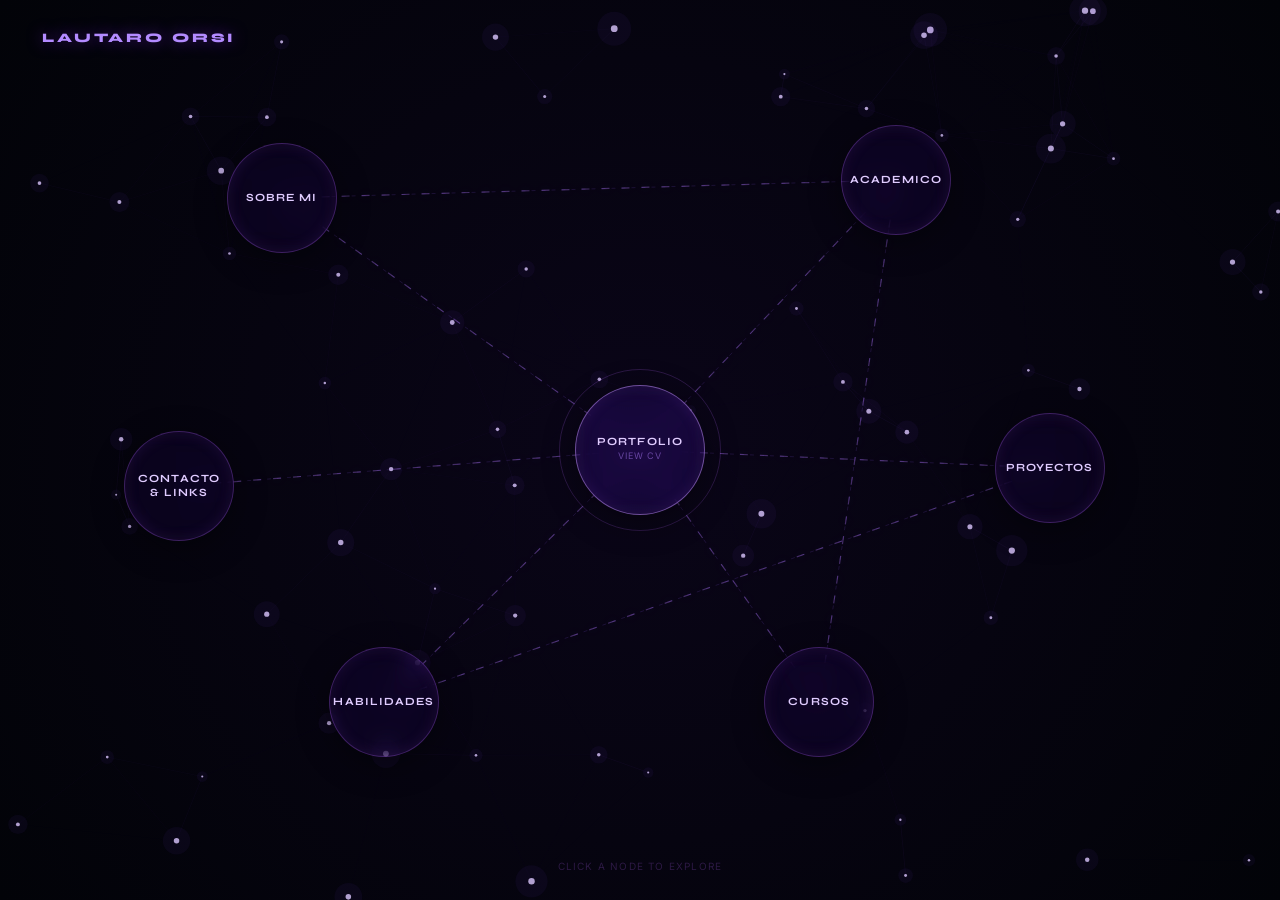
==== index.html @ 16e6cf02 "Rename portfolio.html to index.html" ====
<!DOCTYPE html>
<html lang="en">
<head>
  <meta charset="UTF-8">
  <meta name="viewport" content="width=device-width, initial-scale=1.0">
  <title>Portfolio | Lautaro Orsi</title>
  <link href="https://fonts.googleapis.com/css2?family=Inter:wght@300;400;500;600&family=Syne:wght@700;800&display=swap" rel="stylesheet">
  <link rel="stylesheet" href="style.css">
</head>
<body>

  <canvas id="bg-canvas"></canvas>

  <div class="name-tag">Lautaro Orsi</div>
  <div class="hint">click a node to explore</div>

  <div id="graph">
    <svg id="lines"></svg>
  </div>

  <div id="panel">
    <div class="panel-header">
      <h1 class="panel-title" id="panel-title"></h1>
      <button class="back-btn" id="panel-back-btn">← Back</button>
    </div>
    <div class="panel-body" id="panel-body"></div>
  </div>

  <div id="card-modal-overlay">
    <div id="card-modal">
      <button class="modal-close" id="modal-close-btn">✕</button>
      <div class="modal-meta" id="modal-meta"></div>
      <div class="modal-title" id="modal-title"></div>
      <div class="modal-body" id="modal-body"></div>
      <div class="modal-tags" id="modal-tags"></div>
      <a id="modal-link-btn" class="modal-link-btn" target="_blank" style="display: none;"></a>
    </div>
  </div>

  <div id="tech-overlay">
    <div id="tech-header">
      <div id="tech-title-wrap">
        <span id="tech-tag-badge"></span>
        <span id="tech-subtitle">used in</span>
      </div>
      <button class="back-btn" id="tech-back-btn">← Back</button>
    </div>
    <div id="tech-canvas-wrap">
      <svg id="tech-svg"></svg>
    </div>
  </div>

  <div class="tooltip" id="tooltip"></div>

  <script src="script.js"></script>
</body>
</html>
---- style.css ----
/* ─── Global Reset & Theme ───────────────────────────────────── */
* { margin: 0; padding: 0; box-sizing: border-box; }

body {
  background: radial-gradient(circle at center, #0a0518 0%, #020308 100%);
  color: #e0ccff;
  font-family: 'Inter', sans-serif;
  height: 100vh;
  overflow: hidden;
}

#bg-canvas {
  position: fixed; inset: 0;
  pointer-events: none; z-index: 0;
}

.name-tag {
  position: fixed; top: 30px; left: 42px;
  font-family: 'Syne', sans-serif; font-weight: 800;
  font-size: 13px; letter-spacing: 0.22em; text-transform: uppercase;
  color: #b38bff;
  z-index: 50; pointer-events: none;
  text-shadow: 0 0 15px rgba(150, 50, 255, 0.5);
}

.hint {
  position: fixed; bottom: 28px; left: 50%; transform: translateX(-50%);
  font-size: 10px; color: rgba(180, 100, 255, 0.22);
  letter-spacing: 0.12em; text-transform: uppercase;
  pointer-events: none; z-index: 50;
}

/* ─── Graphs & Lines ────────────────────────────────────────── */
#graph {
  position: fixed; inset: 0; z-index: 10;
  transition: opacity 0.45s ease;
}

#lines, #tech-svg {
  position: absolute; inset: 0; width: 100%; height: 100%;
  pointer-events: none; overflow: visible;
}

.edge, .tech-edge { 
  stroke: rgba(150, 100, 255, 0.15); 
  stroke-width: 1; fill: none; stroke-dasharray: 4 6;
  animation: dataFlow 130s linear infinite; 
}

.edge-bright, .tech-edge-bright { 
  stroke: rgba(180, 120, 255, 0.35); 
  stroke-width: 1.2; fill: none; stroke-dasharray: 8 12;
  filter: drop-shadow(0 0 5px rgba(180, 100, 255, 0.4)); 
  animation: dataFlow 120s linear infinite reverse; 
}

@keyframes dataFlow { to { stroke-dashoffset: 1000; } }

/* ─── Unified Glass Nodes ───────────────────────────────────── */
.node, .tech-result-node, .tech-center-node {
  position: absolute;
  transform: translate(-50%, -50%);
  cursor: pointer;
  z-index: 20;
  transition: all 0.4s cubic-bezier(0.175, 0.885, 0.32, 1.275);
}

.node-circle, .tech-result-circle, .tech-center-circle {
  display: flex; flex-direction: column;
  align-items: center; justify-content: center;
  width: 110px; height: 110px; border-radius: 50%;
  background: rgba(45, 10, 80, 0.15); 
  backdrop-filter: blur(12px) saturate(180%);
  border: 1px solid rgba(180, 100, 255, 0.3);
  box-shadow: 0 8px 32px rgba(0, 0, 0, 0.4), inset 0 0 15px rgba(180, 100, 255, 0.1);
}

.node:hover, .tech-result-node:hover {
  z-index: 30;
  transform: translate(-50%, -58%) scale(1.08);
}

.node-label, .tech-result-title, .tech-center-label {
  font-family: 'Syne', sans-serif;
  font-size: 11px; font-weight: 700;
  text-transform: uppercase; letter-spacing: 0.1em;
  color: #e0ccff; text-align: center; padding: 0 10px; line-height: 1.3;
}

.node-hint, .tech-result-section {
  font-size: 9px; font-weight: 400; 
  color: rgba(180, 130, 255, 0.5);
  letter-spacing: 0.08em; text-transform: uppercase;
  text-align: center; margin-bottom: 4px;
}

.node.center, .tech-center-node { z-index: 25; }
.node.center .node-circle, .tech-center-circle {
  width: 130px; height: 130px;
  background: rgba(120, 50, 255, 0.1);
  border: 1px solid rgba(200, 150, 255, 0.5);
}

.node.center::before {
  content: ''; position: absolute; inset: -16px; border-radius: 50%;
  border: 1px solid rgba(180, 100, 255, 0.2);
  animation: ringPulse 3.5s ease-out infinite; pointer-events: none;
}
@keyframes ringPulse {
  0%   { opacity: 0.8; transform: scale(0.93); }
  100% { opacity: 0;   transform: scale(1.18); }
}

/* ─── Modern Section Panel ───────────────────────────────────── */
#panel {
  position: fixed; inset: 0; 
  background: linear-gradient(135deg, #020308 0%, #0a0518 100%);
  z-index: 100; display: flex; flex-direction: column;
  opacity: 0; pointer-events: none;
  transform: scale(1.05);
  transition: all 0.5s cubic-bezier(0.16, 1, 0.3, 1);
}
#panel.active { opacity: 1; pointer-events: all; transform: scale(1); }

.panel-header {
  display: flex; align-items: center; justify-content: space-between;
  padding: 40px 60px;
  border-bottom: 1px solid rgba(180, 100, 255, 0.08);
}

.panel-title {
  font-family: 'Syne', sans-serif; font-size: 32px; font-weight: 800;
  background: linear-gradient(to right, #fff, #b38bff);
  -webkit-background-clip: text; -webkit-text-fill-color: transparent;
}

.back-btn {
  background: rgba(255, 255, 255, 0.03);
  border: 1px solid rgba(180, 100, 255, 0.2);
  color: #b38bff; font-family: 'Inter', sans-serif;
  font-size: 11px; font-weight: 600; text-transform: uppercase;
  letter-spacing: 0.15em; padding: 12px 24px; border-radius: 12px;
  cursor: pointer; transition: all 0.3s ease; backdrop-filter: blur(10px);
}

.back-btn:hover {
  background: rgba(180, 100, 255, 0.1); border-color: #b38bff;
  color: #fff; transform: translateX(-5px);
}

.panel-body {
  flex: 1; overflow-y: auto; padding: 60px;
  max-width: 1000px; margin: 0 auto; width: 100%;
  scrollbar-width: thin;
  scrollbar-color: rgba(179, 139, 255, 0.3) transparent;
}

.panel-body::-webkit-scrollbar {
  width: 4px;
}

.panel-body::-webkit-scrollbar-track {
  background: transparent;
}

.panel-body::-webkit-scrollbar-thumb {
  background: rgba(179, 139, 255, 0.3);
  border-radius: 100px;
}

.panel-body::-webkit-scrollbar-thumb:hover {
  background: rgba(179, 139, 255, 0.7);
}

.card {
  background: rgba(255, 255, 255, 0.03);
  border: 1px solid rgba(180, 100, 255, 0.1);
  padding: 30px; margin-bottom: 20px; border-radius: 20px;
  transition: all 0.3s ease;
  cursor: pointer;
}

.card:hover {
  background: rgba(255, 255, 255, 0.05);
  border-color: rgba(180, 100, 255, 0.3);
  transform: translateY(-5px);
}

.card-meta {
  font-size: 10px; text-transform: uppercase; letter-spacing: 0.2em;
  color: #b38bff; margin-bottom: 12px;
}

.card-title {
  font-family: 'Syne', sans-serif; font-size: 20px; font-weight: 700;
  color: #fff; margin-bottom: 10px;
}

.card-body {
  font-size: 14px; color: rgba(224, 204, 255, 0.6);
  line-height: 1.6; margin-bottom: 20px;
}

/* ─── Ultra Modern Modal ─────────────────────────────────────── */
#card-modal-overlay {
  position: fixed; inset: 0;
  background: rgba(2, 1, 6, 0.85); backdrop-filter: blur(25px);
  z-index: 300; display: flex; align-items: center; justify-content: center;
  opacity: 0; pointer-events: none; transition: all 0.4s ease;
}
#card-modal-overlay.active { opacity: 1; pointer-events: all; }

#card-modal {
  background: linear-gradient(160deg, rgba(30, 15, 60, 0.7) 0%, rgba(10, 5, 20, 0.95) 100%);
  border: 1px solid rgba(180, 100, 255, 0.3);
  border-radius: 32px; padding: 50px; max-width: 600px; width: 90%;
  position: relative; transform: translateY(30px) scale(0.95);
  transition: all 0.5s cubic-bezier(0.16, 1, 0.3, 1);
  display: flex; flex-direction: column;
}

#card-modal-overlay.active #card-modal { transform: translateY(0) scale(1); }

.modal-close {
  position: absolute; top: 25px; right: 25px;
  background: rgba(255, 255, 255, 0.05); border: 1px solid rgba(255, 255, 255, 0.1);
  color: #fff; width: 36px; height: 36px; border-radius: 50%;
  cursor: pointer; display: flex; align-items: center; justify-content: center;
}

.modal-meta { color: #b38bff; font-size: 11px; font-weight: 700; letter-spacing: 0.3em; margin-bottom: 15px; }
.modal-title { font-family: 'Syne', sans-serif; font-size: 32px; font-weight: 800; color: #fff; margin-bottom: 20px; }
.modal-body { font-size: 15px; color: rgba(224, 204, 255, 0.7); line-height: 1.7; margin-bottom: 30px; }

.modal-tags { 
  display: flex; flex-wrap: wrap; gap: 8px; 
  margin-bottom: 40px; border-top: 1px solid rgba(180, 100, 255, 0.1); padding-top: 20px;
}

.tags {
  display: flex; flex-wrap: wrap; gap: 8px; margin-top: 12px;
}

.tag, .modal-tag {
  font-size: 9px; font-weight: 700; padding: 6px 14px;
  background: rgba(179, 139, 255, 0.05); border: 1px solid rgba(179, 139, 255, 0.2);
  color: rgba(179, 139, 255, 0.8); border-radius: 100px; cursor: pointer; text-transform: uppercase;
  transition: all 0.25s ease;
}

.tag:hover, .modal-tag:hover {
  background: rgba(179, 139, 255, 0.18);
  border-color: #b38bff;
  color: #fff;
  box-shadow: 0 0 12px rgba(179, 139, 255, 0.4), 0 0 24px rgba(179, 139, 255, 0.15);
  transform: translateY(-1px);
}

.modal-link-btn {
  align-self: flex-start; display: inline-flex; align-items: center;
  padding: 16px 32px; background: #b38bff; color: #0a0518;
  text-decoration: none; font-size: 12px; font-weight: 800;
  border-radius: 16px; text-transform: uppercase; transition: all 0.3s;
}

.modal-link-btn:hover { transform: scale(1.05) translateY(-2px); background: #fff; }

/* ─── Tech Overlay Fixes (CRITICAL) ─────────────────────────── */
#tech-canvas-wrap {
  position: relative;
  flex: 1;
  width: 100%;
  overflow: hidden;
}

#tech-overlay {
  position: fixed; inset: 0; 
  background: radial-gradient(circle at center, #0a0518 0%, #020308 100%);
  z-index: 400; display: none; flex-direction: column;
}

#tech-overlay.active { display: flex; }

#tech-header {
  display: flex; align-items: center; justify-content: space-between;
  padding: 40px 60px; z-index: 10;
}

#tech-tag-badge {
  font-size: 14px; font-weight: 800; color: #fff;
  background: rgba(179, 139, 255, 0.2); padding: 8px 20px;
  border-radius: 100px; border: 1px solid #b38bff; font-family: 'Syne', sans-serif;
}

#tech-subtitle { margin-left: 15px; font-size: 12px; color: rgba(180,100,255,0.5); text-transform: uppercase; letter-spacing: 2px;}

/* Hide nodes if overlay is not active */
#tech-overlay:not(.active) .tech-result-node,
#tech-overlay:not(.active) .tech-center-node {
  display: none;
}

.tooltip {
  position: fixed; background: rgba(15, 10, 25, 0.95);
  border: 1px solid rgba(180, 100, 255, 0.3);
  padding: 8px 15px; font-size: 11px; color: #dccaff;
  pointer-events: none; opacity: 0; border-radius: 6px;
  backdrop-filter: blur(8px); z-index: 999;
}
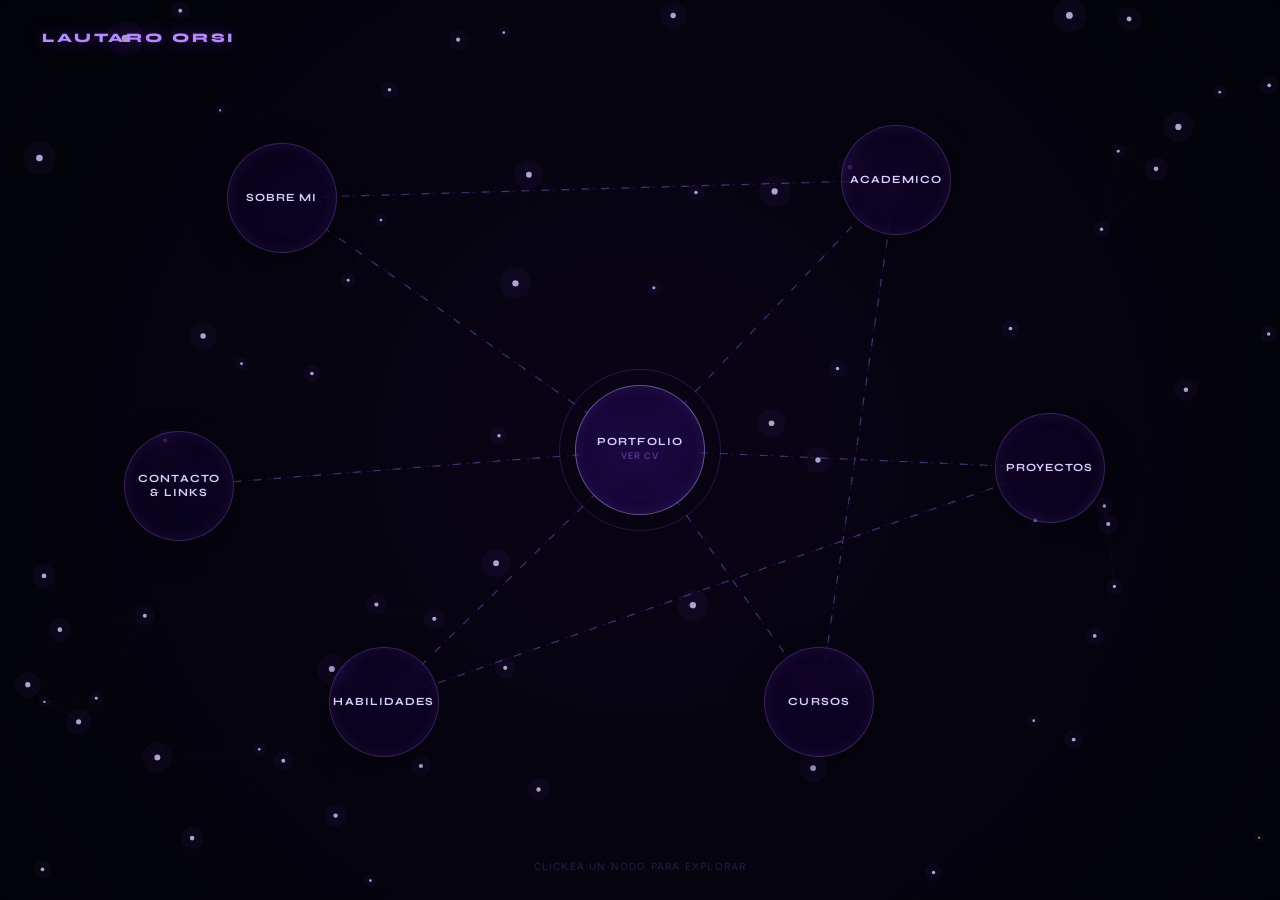
==== commit ede40e9e: "Fixed language issues" ====
--- a/index.html
+++ b/index.html
@@ -12,7 +12,7 @@
   <canvas id="bg-canvas"></canvas>
 
   <div class="name-tag">Lautaro Orsi</div>
-  <div class="hint">click a node to explore</div>
+  <div class="hint">Clickea un nodo para explorar</div>
 
   <div id="graph">
     <svg id="lines"></svg>
@@ -21,7 +21,7 @@
   <div id="panel">
     <div class="panel-header">
       <h1 class="panel-title" id="panel-title"></h1>
-      <button class="back-btn" id="panel-back-btn">← Back</button>
+      <button class="back-btn" id="panel-back-btn">← Volver</button>
     </div>
     <div class="panel-body" id="panel-body"></div>
   </div>
@@ -43,7 +43,7 @@
         <span id="tech-tag-badge"></span>
         <span id="tech-subtitle">used in</span>
       </div>
-      <button class="back-btn" id="tech-back-btn">← Back</button>
+      <button class="back-btn" id="tech-back-btn">← Volver</button>
     </div>
     <div id="tech-canvas-wrap">
       <svg id="tech-svg"></svg>
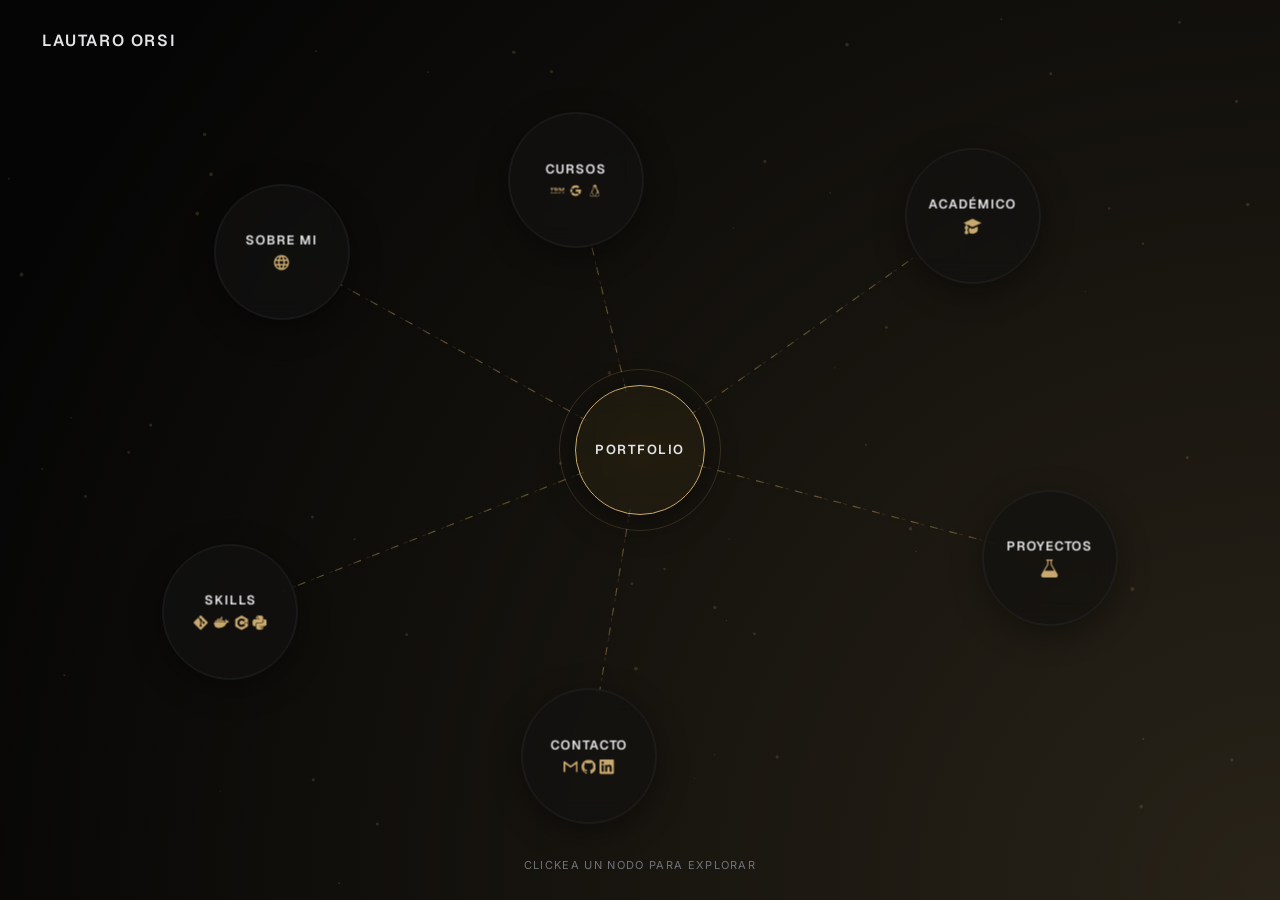
==== commit 7ce5f667: "Updated site look" ====
--- a/index.html
+++ b/index.html
@@ -1,10 +1,10 @@
 <!DOCTYPE html>
-<html lang="en">
+<html lang="es">
 <head>
   <meta charset="UTF-8">
   <meta name="viewport" content="width=device-width, initial-scale=1.0">
   <title>Portfolio | Lautaro Orsi</title>
-  <link href="https://fonts.googleapis.com/css2?family=Inter:wght@300;400;500;600&family=Syne:wght@700;800&display=swap" rel="stylesheet">
+  <link href="https://fonts.googleapis.com/css2?family=Inter:wght@300;400;500;600&family=Geist:wght@400;600&display=swap" rel="stylesheet">
   <link rel="stylesheet" href="style.css">
 </head>
 <body>
@@ -37,21 +37,6 @@
     </div>
   </div>
 
-  <div id="tech-overlay">
-    <div id="tech-header">
-      <div id="tech-title-wrap">
-        <span id="tech-tag-badge"></span>
-        <span id="tech-subtitle">used in</span>
-      </div>
-      <button class="back-btn" id="tech-back-btn">← Volver</button>
-    </div>
-    <div id="tech-canvas-wrap">
-      <svg id="tech-svg"></svg>
-    </div>
-  </div>
-
-  <div class="tooltip" id="tooltip"></div>
-
-  <script src="script.js"></script>
+  <script src="graph_script.js"></script>
 </body>
-</html>
+</html>
--- a/style.css
+++ b/style.css
@@ -1,10 +1,26 @@
+/* --- Variables & Themes --- */
+:root {
+  --bg: #050505;
+  --bg-gradient: radial-gradient(circle at 100% 100%, rgba(201, 169, 110, 0.18) 0%, rgba(5, 5, 5, 0) 90%);
+  --text: #e4e4e7;
+  --text2: #a1a1aa;
+  --text3: #71717a;
+  --accent: #c9a96e;
+  --border: #27272a;
+  --card-bg: rgba(18, 18, 18, 0.7);
+  --font-body: 'Inter', -apple-system, sans-serif;
+  --font-display: 'Geist', sans-serif;
+}
+
 /* ─── Global Reset & Theme ───────────────────────────────────── */
 * { margin: 0; padding: 0; box-sizing: border-box; }
 
 body {
-  background: radial-gradient(circle at center, #0a0518 0%, #020308 100%);
-  color: #e0ccff;
-  font-family: 'Inter', sans-serif;
+  background-color: var(--bg);
+  background-image: var(--bg-gradient);
+  background-attachment: fixed;
+  color: var(--text);
+  font-family: var(--font-body);
   height: 100vh;
   overflow: hidden;
 }
@@ -16,16 +32,15 @@
 
 .name-tag {
   position: fixed; top: 30px; left: 42px;
-  font-family: 'Syne', sans-serif; font-weight: 800;
-  font-size: 13px; letter-spacing: 0.22em; text-transform: uppercase;
-  color: #b38bff;
+  font-family: var(--font-display); font-weight: 600;
+  font-size: 16px; letter-spacing: 0.1em; text-transform: uppercase;
+  color: var(--text);
   z-index: 50; pointer-events: none;
-  text-shadow: 0 0 15px rgba(150, 50, 255, 0.5);
 }
 
 .hint {
   position: fixed; bottom: 28px; left: 50%; transform: translateX(-50%);
-  font-size: 10px; color: rgba(180, 100, 255, 0.22);
+  font-size: 11px; color: var(--text3);
   letter-spacing: 0.12em; text-transform: uppercase;
   pointer-events: none; z-index: 50;
 }
@@ -36,28 +51,28 @@
   transition: opacity 0.45s ease;
 }
 
-#lines, #tech-svg {
+#lines {
   position: absolute; inset: 0; width: 100%; height: 100%;
   pointer-events: none; overflow: visible;
 }
 
-.edge, .tech-edge { 
-  stroke: rgba(150, 100, 255, 0.15); 
+.edge { 
+  stroke: rgba(201, 169, 110, 0.15); 
   stroke-width: 1; fill: none; stroke-dasharray: 4 6;
   animation: dataFlow 130s linear infinite; 
 }
 
-.edge-bright, .tech-edge-bright { 
-  stroke: rgba(180, 120, 255, 0.35); 
+.edge-bright { 
+  stroke: rgba(201, 169, 110, 0.35); 
   stroke-width: 1.2; fill: none; stroke-dasharray: 8 12;
-  filter: drop-shadow(0 0 5px rgba(180, 100, 255, 0.4)); 
+  filter: drop-shadow(0 0 5px rgba(201, 169, 110, 0.2)); 
   animation: dataFlow 120s linear infinite reverse; 
 }
 
 @keyframes dataFlow { to { stroke-dashoffset: 1000; } }
 
 /* ─── Unified Glass Nodes ───────────────────────────────────── */
-.node, .tech-result-node, .tech-center-node {
+.node {
   position: absolute;
   transform: translate(-50%, -50%);
   cursor: pointer;
@@ -65,45 +80,60 @@
   transition: all 0.4s cubic-bezier(0.175, 0.885, 0.32, 1.275);
 }
 
-.node-circle, .tech-result-circle, .tech-center-circle {
+.node-circle {
   display: flex; flex-direction: column;
   align-items: center; justify-content: center;
-  width: 110px; height: 110px; border-radius: 50%;
-  background: rgba(45, 10, 80, 0.15); 
+  gap: 6px;
+  width: 135px; height: 135px; border-radius: 50%;
+  background: var(--card-bg); 
   backdrop-filter: blur(12px) saturate(180%);
-  border: 1px solid rgba(180, 100, 255, 0.3);
-  box-shadow: 0 8px 32px rgba(0, 0, 0, 0.4), inset 0 0 15px rgba(180, 100, 255, 0.1);
-}
-
-.node:hover, .tech-result-node:hover {
+  border: 1px solid var(--border);
+  box-shadow: 0 8px 32px rgba(0, 0, 0, 0.4);
+  transition: all 0.3s ease;
+  padding: 16px;
+}
+
+.node:hover {
   z-index: 30;
   transform: translate(-50%, -58%) scale(1.08);
 }
 
-.node-label, .tech-result-title, .tech-center-label {
-  font-family: 'Syne', sans-serif;
-  font-size: 11px; font-weight: 700;
-  text-transform: uppercase; letter-spacing: 0.1em;
-  color: #e0ccff; text-align: center; padding: 0 10px; line-height: 1.3;
-}
-
-.node-hint, .tech-result-section {
-  font-size: 9px; font-weight: 400; 
-  color: rgba(180, 130, 255, 0.5);
-  letter-spacing: 0.08em; text-transform: uppercase;
-  text-align: center; margin-bottom: 4px;
-}
-
-.node.center, .tech-center-node { z-index: 25; }
-.node.center .node-circle, .tech-center-circle {
+.node:hover .node-circle {
+  border-color: var(--accent);
+  box-shadow: 0 8px 32px rgba(0, 0, 0, 0.6), inset 0 0 15px rgba(201, 169, 110, 0.1);
+}
+
+.node-icon {
+  font-size: 18px; color: var(--accent);
+  display: flex; align-items: center; justify-content: center;
+  gap: 4px; flex-wrap: wrap;
+  line-height: 1;
+}
+
+.node-label {
+  font-family: var(--font-display);
+  font-size: .8em; font-weight: 600;
+  text-transform: uppercase; letter-spacing: 0.08em;
+  color: var(--text); text-align: center;
+  line-height: 1.25;
+}
+
+.node.center { z-index: 25; }
+.node.center .node-circle {
   width: 130px; height: 130px;
-  background: rgba(120, 50, 255, 0.1);
-  border: 1px solid rgba(200, 150, 255, 0.5);
+  background: rgba(201, 169, 110, 0.05);
+  border: 1px solid var(--accent);
+  padding: 20px;
+}
+
+.node.center .node-label {
+  font-size: 13px;
+  letter-spacing: 0.12em;
 }
 
 .node.center::before {
   content: ''; position: absolute; inset: -16px; border-radius: 50%;
-  border: 1px solid rgba(180, 100, 255, 0.2);
+  border: 1px solid rgba(201, 169, 110, 0.2);
   animation: ringPulse 3.5s ease-out infinite; pointer-events: none;
 }
 @keyframes ringPulse {
@@ -114,7 +144,8 @@
 /* ─── Modern Section Panel ───────────────────────────────────── */
 #panel {
   position: fixed; inset: 0; 
-  background: linear-gradient(135deg, #020308 0%, #0a0518 100%);
+  background-color: var(--bg);
+  background-image: var(--bg-gradient);
   z-index: 100; display: flex; flex-direction: column;
   opacity: 0; pointer-events: none;
   transform: scale(1.05);
@@ -125,185 +156,138 @@
 .panel-header {
   display: flex; align-items: center; justify-content: space-between;
   padding: 40px 60px;
-  border-bottom: 1px solid rgba(180, 100, 255, 0.08);
+  border-bottom: 1px solid var(--border);
+  background: rgba(5, 5, 5, 0.8);
+  backdrop-filter: blur(12px);
 }
 
 .panel-title {
-  font-family: 'Syne', sans-serif; font-size: 32px; font-weight: 800;
-  background: linear-gradient(to right, #fff, #b38bff);
-  -webkit-background-clip: text; -webkit-text-fill-color: transparent;
+  font-family: var(--font-display); font-size: 28px; font-weight: 600;
+  color: #fff;
+}
+
+
+.panel-body::-webkit-scrollbar {
+  width: 6px;
+}
+
+.panel-body::-webkit-scrollbar-track {
+  background: transparent;
+}
+
+.panel-body::-webkit-scrollbar-thumb {
+  background: var(--border);
+  border-radius: 10px;
+}
+
+.panel-body::-webkit-scrollbar-thumb:hover {
+  background: var(--accent);
 }
 
 .back-btn {
-  background: rgba(255, 255, 255, 0.03);
-  border: 1px solid rgba(180, 100, 255, 0.2);
-  color: #b38bff; font-family: 'Inter', sans-serif;
-  font-size: 11px; font-weight: 600; text-transform: uppercase;
-  letter-spacing: 0.15em; padding: 12px 24px; border-radius: 12px;
-  cursor: pointer; transition: all 0.3s ease; backdrop-filter: blur(10px);
+  background: transparent;
+  border: 1px solid var(--border);
+  color: var(--text2); font-family: var(--font-body);
+  font-size: 12px; font-weight: 500; text-transform: uppercase;
+  letter-spacing: 0.1em; padding: 10px 20px; border-radius: 8px;
+  cursor: pointer; transition: all 0.3s ease;
 }
 
 .back-btn:hover {
-  background: rgba(180, 100, 255, 0.1); border-color: #b38bff;
-  color: #fff; transform: translateX(-5px);
+  background: var(--border); color: #fff;
 }
 
 .panel-body {
   flex: 1; overflow-y: auto; padding: 60px;
   max-width: 1000px; margin: 0 auto; width: 100%;
-  scrollbar-width: thin;
-  scrollbar-color: rgba(179, 139, 255, 0.3) transparent;
-}
-
-.panel-body::-webkit-scrollbar {
-  width: 4px;
-}
-
-.panel-body::-webkit-scrollbar-track {
-  background: transparent;
-}
-
-.panel-body::-webkit-scrollbar-thumb {
-  background: rgba(179, 139, 255, 0.3);
-  border-radius: 100px;
-}
-
-.panel-body::-webkit-scrollbar-thumb:hover {
-  background: rgba(179, 139, 255, 0.7);
 }
 
 .card {
-  background: rgba(255, 255, 255, 0.03);
-  border: 1px solid rgba(180, 100, 255, 0.1);
-  padding: 30px; margin-bottom: 20px; border-radius: 20px;
+  background: var(--card-bg);
+  border: 1px solid var(--border);
+  padding: 30px; margin-bottom: 20px; border-radius: 12px;
   transition: all 0.3s ease;
   cursor: pointer;
+  backdrop-filter: blur(20px);
 }
 
 .card:hover {
-  background: rgba(255, 255, 255, 0.05);
-  border-color: rgba(180, 100, 255, 0.3);
-  transform: translateY(-5px);
+  border-color: rgba(201, 169, 110, 0.4);
+  transform: translateY(-3px);
 }
 
 .card-meta {
-  font-size: 10px; text-transform: uppercase; letter-spacing: 0.2em;
-  color: #b38bff; margin-bottom: 12px;
+  font-size: 11px; text-transform: uppercase; letter-spacing: 0.1em;
+  color: var(--text3); margin-bottom: 12px;
 }
 
 .card-title {
-  font-family: 'Syne', sans-serif; font-size: 20px; font-weight: 700;
-  color: #fff; margin-bottom: 10px;
+  font-family: var(--font-display); font-size: 20px; font-weight: 600;
+  color: var(--accent); margin-bottom: 10px;
 }
 
 .card-body {
-  font-size: 14px; color: rgba(224, 204, 255, 0.6);
+  font-size: 15px; color: var(--text2);
   line-height: 1.6; margin-bottom: 20px;
+}
+
+.card-tags {
+  display: flex; flex-wrap: wrap; gap: 8px; margin-top: 15px;
 }
 
 /* ─── Ultra Modern Modal ─────────────────────────────────────── */
 #card-modal-overlay {
   position: fixed; inset: 0;
-  background: rgba(2, 1, 6, 0.85); backdrop-filter: blur(25px);
+  background: rgba(5, 5, 5, 0.85); backdrop-filter: blur(15px);
   z-index: 300; display: flex; align-items: center; justify-content: center;
   opacity: 0; pointer-events: none; transition: all 0.4s ease;
 }
 #card-modal-overlay.active { opacity: 1; pointer-events: all; }
 
 #card-modal {
-  background: linear-gradient(160deg, rgba(30, 15, 60, 0.7) 0%, rgba(10, 5, 20, 0.95) 100%);
-  border: 1px solid rgba(180, 100, 255, 0.3);
-  border-radius: 32px; padding: 50px; max-width: 600px; width: 90%;
+  background: var(--bg);
+  border: 1px solid var(--border);
+  border-radius: 16px; padding: 50px; max-width: 600px; width: 90%;
   position: relative; transform: translateY(30px) scale(0.95);
   transition: all 0.5s cubic-bezier(0.16, 1, 0.3, 1);
   display: flex; flex-direction: column;
+  box-shadow: 0 20px 50px rgba(0,0,0,0.8);
 }
 
 #card-modal-overlay.active #card-modal { transform: translateY(0) scale(1); }
 
 .modal-close {
   position: absolute; top: 25px; right: 25px;
-  background: rgba(255, 255, 255, 0.05); border: 1px solid rgba(255, 255, 255, 0.1);
-  color: #fff; width: 36px; height: 36px; border-radius: 50%;
+  background: transparent; border: 1px solid var(--border);
+  color: var(--text2); width: 36px; height: 36px; border-radius: 50%;
   cursor: pointer; display: flex; align-items: center; justify-content: center;
-}
-
-.modal-meta { color: #b38bff; font-size: 11px; font-weight: 700; letter-spacing: 0.3em; margin-bottom: 15px; }
-.modal-title { font-family: 'Syne', sans-serif; font-size: 32px; font-weight: 800; color: #fff; margin-bottom: 20px; }
-.modal-body { font-size: 15px; color: rgba(224, 204, 255, 0.7); line-height: 1.7; margin-bottom: 30px; }
+  transition: 0.3s;
+}
+
+.modal-close:hover {
+  background: var(--border); color: #fff;
+}
+
+.modal-meta { color: var(--text3); font-size: 11px; font-weight: 600; letter-spacing: 0.15em; text-transform: uppercase; margin-bottom: 15px; }
+.modal-title { font-family: var(--font-display); font-size: 28px; font-weight: 600; color: var(--accent); margin-bottom: 20px; }
+.modal-body { font-size: 15px; color: var(--text); line-height: 1.7; margin-bottom: 30px; }
 
 .modal-tags { 
   display: flex; flex-wrap: wrap; gap: 8px; 
-  margin-bottom: 40px; border-top: 1px solid rgba(180, 100, 255, 0.1); padding-top: 20px;
-}
-
-.tags {
-  display: flex; flex-wrap: wrap; gap: 8px; margin-top: 12px;
-}
-
-.tag, .modal-tag {
-  font-size: 9px; font-weight: 700; padding: 6px 14px;
-  background: rgba(179, 139, 255, 0.05); border: 1px solid rgba(179, 139, 255, 0.2);
-  color: rgba(179, 139, 255, 0.8); border-radius: 100px; cursor: pointer; text-transform: uppercase;
-  transition: all 0.25s ease;
-}
-
-.tag:hover, .modal-tag:hover {
-  background: rgba(179, 139, 255, 0.18);
-  border-color: #b38bff;
-  color: #fff;
-  box-shadow: 0 0 12px rgba(179, 139, 255, 0.4), 0 0 24px rgba(179, 139, 255, 0.15);
-  transform: translateY(-1px);
+  margin-bottom: 40px; border-top: 1px solid var(--border); padding-top: 20px;
+}
+
+.tag {
+  font-size: 11px; font-weight: 500; padding: 6px 12px;
+  background: rgba(201, 169, 110, 0.05); border: 1px solid rgba(201, 169, 110, 0.2);
+  color: var(--accent); border-radius: 6px; cursor: default;
 }
 
 .modal-link-btn {
   align-self: flex-start; display: inline-flex; align-items: center;
-  padding: 16px 32px; background: #b38bff; color: #0a0518;
-  text-decoration: none; font-size: 12px; font-weight: 800;
-  border-radius: 16px; text-transform: uppercase; transition: all 0.3s;
-}
-
-.modal-link-btn:hover { transform: scale(1.05) translateY(-2px); background: #fff; }
-
-/* ─── Tech Overlay Fixes (CRITICAL) ─────────────────────────── */
-#tech-canvas-wrap {
-  position: relative;
-  flex: 1;
-  width: 100%;
-  overflow: hidden;
-}
-
-#tech-overlay {
-  position: fixed; inset: 0; 
-  background: radial-gradient(circle at center, #0a0518 0%, #020308 100%);
-  z-index: 400; display: none; flex-direction: column;
-}
-
-#tech-overlay.active { display: flex; }
-
-#tech-header {
-  display: flex; align-items: center; justify-content: space-between;
-  padding: 40px 60px; z-index: 10;
-}
-
-#tech-tag-badge {
-  font-size: 14px; font-weight: 800; color: #fff;
-  background: rgba(179, 139, 255, 0.2); padding: 8px 20px;
-  border-radius: 100px; border: 1px solid #b38bff; font-family: 'Syne', sans-serif;
-}
-
-#tech-subtitle { margin-left: 15px; font-size: 12px; color: rgba(180,100,255,0.5); text-transform: uppercase; letter-spacing: 2px;}
-
-/* Hide nodes if overlay is not active */
-#tech-overlay:not(.active) .tech-result-node,
-#tech-overlay:not(.active) .tech-center-node {
-  display: none;
-}
-
-.tooltip {
-  position: fixed; background: rgba(15, 10, 25, 0.95);
-  border: 1px solid rgba(180, 100, 255, 0.3);
-  padding: 8px 15px; font-size: 11px; color: #dccaff;
-  pointer-events: none; opacity: 0; border-radius: 6px;
-  backdrop-filter: blur(8px); z-index: 999;
-}+  padding: 12px 24px; background: rgba(201, 169, 110, 0.1); border: 1px solid var(--accent);
+  color: var(--accent); text-decoration: none; font-size: 13px; font-weight: 500;
+  border-radius: 8px; transition: all 0.3s;
+}
+
+.modal-link-btn:hover { background: var(--accent); color: #000; }
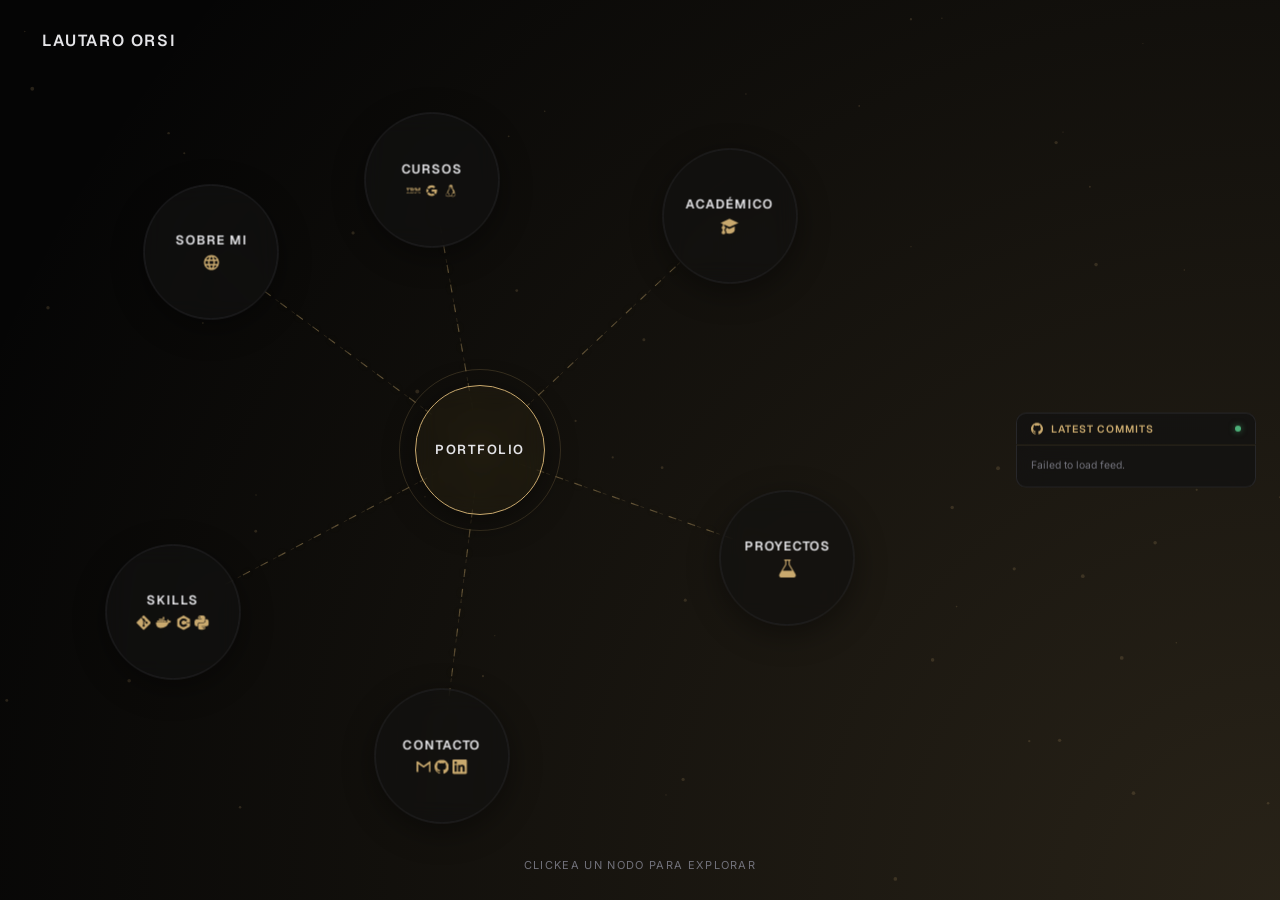
==== commit ba746406: "Implemented live (batched) feed" ====
--- a/index.html
+++ b/index.html
@@ -37,6 +37,25 @@
     </div>
   </div>
 
-  <script src="graph_script.js"></script>
+
+  <!-- GitHub Commit Feed -->
+  <div id="github-feed">
+    <div class="feed-header">
+      <span class="feed-header-icon">
+        <svg xmlns="http://www.w3.org/2000/svg" width="12" height="12" viewBox="0 0 32 32">
+          <path fill="currentColor" d="M16 .396c-8.839 0-16 7.167-16 16c0 7.073 4.584 13.068 10.937 15.183c.803.151 1.093-.344 1.093-.772c0-.38-.009-1.385-.015-2.719c-4.453.964-5.391-2.151-5.391-2.151c-.729-1.844-1.781-2.339-1.781-2.339c-1.448-.989.115-.968.115-.968c1.604.109 2.448 1.645 2.448 1.645c1.427 2.448 3.744 1.74 4.661 1.328c.14-1.031.557-1.74 1.011-2.135c-3.552-.401-7.287-1.776-7.287-7.907c0-1.751.62-3.177 1.645-4.297c-.177-.401-.719-2.031.141-4.235c0 0 1.339-.427 4.4 1.641a15.4 15.4 0 0 1 4-.541c1.36.009 2.719.187 4 .541c3.043-2.068 4.381-1.641 4.381-1.641c.859 2.204.317 3.833.161 4.235c1.015 1.12 1.635 2.547 1.635 4.297c0 6.145-3.74 7.5-7.296 7.891c.556.479 1.077 1.464 1.077 2.959c0 2.14-.02 3.864-.02 4.385c0 .416.28.916 1.104.755c6.4-2.093 10.979-8.093 10.979-15.156c0-8.833-7.161-16-16-16z"/>
+        </svg>
+      </span>
+      <span class="feed-header-text">Latest commits</span>
+      <span class="feed-dot"></span>
+    </div>
+    <div class="feed-list" id="feed-list">
+      <div class="feed-skeleton"><div class="feed-skeleton-line short"></div><div class="feed-skeleton-line med"></div><div class="feed-skeleton-line med2"></div><div class="feed-skeleton-line tiny"></div></div>
+      <div class="feed-skeleton"><div class="feed-skeleton-line short"></div><div class="feed-skeleton-line med"></div><div class="feed-skeleton-line tiny"></div></div>
+      <div class="feed-skeleton"><div class="feed-skeleton-line short"></div><div class="feed-skeleton-line med2"></div><div class="feed-skeleton-line med"></div><div class="feed-skeleton-line tiny"></div></div>
+      <div class="feed-skeleton"><div class="feed-skeleton-line short"></div><div class="feed-skeleton-line med"></div><div class="feed-skeleton-line tiny"></div></div>
+    </div>
+  </div>
+    <script src="graph_script.js" type="module"></script>
 </body>
 </html>
--- a/style.css
+++ b/style.css
@@ -290,4 +290,156 @@
   border-radius: 8px; transition: all 0.3s;
 }
 
-.modal-link-btn:hover { background: var(--accent); color: #000; }+.modal-link-btn:hover { background: var(--accent); color: #000; }
+
+/* ─── GitHub Commit Feed ─────────────────────────────────────── */
+#github-feed {
+  position: fixed;
+  top: 50%;
+  right: 1.5rem;
+  transform: translateY(-50%);
+  width: 240px;
+  max-height: 72vh;
+  display: flex;
+  flex-direction: column;
+  z-index: 50;
+}
+
+.feed-header {
+  display: flex;
+  align-items: center;
+  gap: 0.5rem;
+  padding: 0.55rem 0.85rem;
+  background: var(--card-bg);
+  border: 1px solid var(--border);
+  border-bottom: none;
+  border-radius: 10px 10px 0 0;
+  backdrop-filter: blur(12px);
+}
+
+.feed-header-icon { color: var(--accent); flex-shrink: 0; display: flex; }
+
+.feed-header-text {
+  font-family: var(--font-display);
+  font-size: 0.65rem;
+  font-weight: 600;
+  letter-spacing: 0.1em;
+  text-transform: uppercase;
+  color: var(--accent);
+}
+
+.feed-dot {
+  width: 6px;
+  height: 6px;
+  border-radius: 50%;
+  background: #4caf78;
+  margin-left: auto;
+  flex-shrink: 0;
+  box-shadow: 0 0 6px #4caf78aa;
+  animation: pulse-dot 2.4s ease-in-out infinite;
+}
+
+@keyframes pulse-dot {
+  0%, 100% { opacity: 1; }
+  50%       { opacity: 0.3; }
+}
+
+.feed-list {
+  overflow-y: auto;
+  display: flex;
+  flex-direction: column;
+  background: var(--card-bg);
+  border: 1px solid var(--border);
+  border-top: 1px solid rgba(201,169,110,0.12);
+  border-radius: 0 0 10px 10px;
+  backdrop-filter: blur(12px);
+  scrollbar-width: thin;
+  scrollbar-color: var(--border) transparent;
+}
+
+.feed-list::-webkit-scrollbar       { width: 3px; }
+.feed-list::-webkit-scrollbar-thumb { background: var(--border); border-radius: 3px; }
+.feed-list::-webkit-scrollbar-track { background: transparent; }
+
+.feed-item {
+  display: flex;
+  flex-direction: column;
+  gap: 0.2rem;
+  padding: 0.6rem 0.85rem;
+  border-bottom: 1px solid var(--border);
+  text-decoration: none;
+  transition: background 0.2s;
+}
+
+.feed-item:last-child { border-bottom: none; }
+
+.feed-item:hover { background: rgba(201,169,110,0.05); }
+
+.feed-repo {
+  font-family: var(--font-display);
+  font-size: 0.62rem;
+  font-weight: 600;
+  color: var(--accent);
+  letter-spacing: 0.04em;
+  white-space: nowrap;
+  overflow: hidden;
+  text-overflow: ellipsis;
+}
+
+.feed-msg {
+  font-family: var(--font-body);
+  font-size: 0.67rem;
+  color: var(--text2);
+  line-height: 1.4;
+  display: -webkit-box;
+  -webkit-line-clamp: 2;
+  -webkit-box-orient: vertical;
+  overflow: hidden;
+}
+
+.feed-time {
+  font-family: var(--font-body);
+  font-size: 0.58rem;
+  color: var(--text3);
+  margin-top: 0.1rem;
+}
+
+/* Skeleton loading */
+.feed-skeleton {
+  display: flex;
+  flex-direction: column;
+  gap: 0.3rem;
+  padding: 0.65rem 0.85rem;
+  border-bottom: 1px solid var(--border);
+}
+
+.feed-skeleton:last-child { border-bottom: none; }
+
+.feed-skeleton-line {
+  height: 7px;
+  border-radius: 4px;
+  background: linear-gradient(90deg,
+    rgba(201,169,110,0.05) 25%,
+    rgba(201,169,110,0.12) 50%,
+    rgba(201,169,110,0.05) 75%);
+  background-size: 200% 100%;
+  animation: shimmer 1.5s infinite;
+}
+
+@keyframes shimmer {
+  0%   { background-position: 200% 0; }
+  100% { background-position: -200% 0; }
+}
+
+.feed-skeleton-line.short { width: 50%; }
+.feed-skeleton-line.med   { width: 82%; }
+.feed-skeleton-line.med2  { width: 65%; }
+.feed-skeleton-line.tiny  { width: 32%; }
+
+.feed-error {
+  padding: 0.8rem 0.85rem;
+  font-size: 0.65rem;
+  color: var(--text3);
+  font-family: var(--font-body);
+  line-height: 1.5;
+}
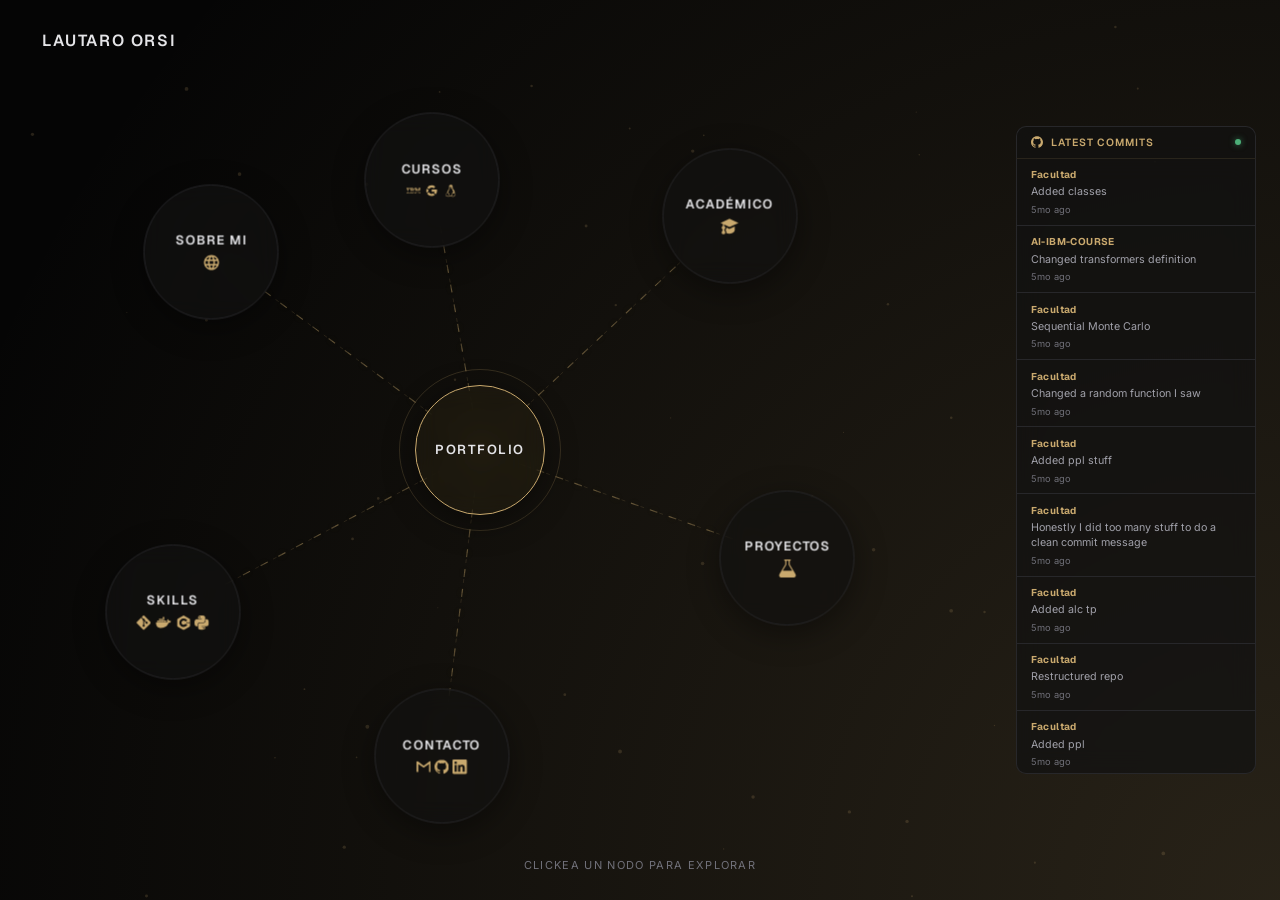
==== commit 70e477dd: "Added documentation site" ====
--- a/index.html
+++ b/index.html
@@ -26,16 +26,19 @@
     <div class="panel-body" id="panel-body"></div>
   </div>
 
-  <div id="card-modal-overlay">
-    <div id="card-modal">
-      <button class="modal-close" id="modal-close-btn">✕</button>
-      <div class="modal-meta" id="modal-meta"></div>
-      <div class="modal-title" id="modal-title"></div>
-      <div class="modal-body" id="modal-body"></div>
-      <div class="modal-tags" id="modal-tags"></div>
+<div id="card-modal-overlay">
+  <div id="card-modal">
+    <button class="modal-close" id="modal-close-btn">✕</button>
+    <div class="modal-meta" id="modal-meta"></div>
+    <div class="modal-title" id="modal-title"></div>
+    <div class="modal-body" id="modal-body"></div>
+    <div class="modal-tags" id="modal-tags"></div>
+    <div class="modal-buttons">
       <a id="modal-link-btn" class="modal-link-btn" target="_blank" style="display: none;"></a>
+      <a id="modal-docs-btn" class="modal-link-btn"  style="display: none;">Ver Documentación</a>
     </div>
   </div>
+</div>
 
 
   <!-- GitHub Commit Feed -->
--- a/style.css
+++ b/style.css
@@ -290,6 +290,12 @@
   border-radius: 8px; transition: all 0.3s;
 }
 
+.modal-buttons {
+  display: flex;
+  gap: 0.5rem;
+  flex-wrap: wrap;
+}
+
 .modal-link-btn:hover { background: var(--accent); color: #000; }
 
 /* ─── GitHub Commit Feed ─────────────────────────────────────── */
